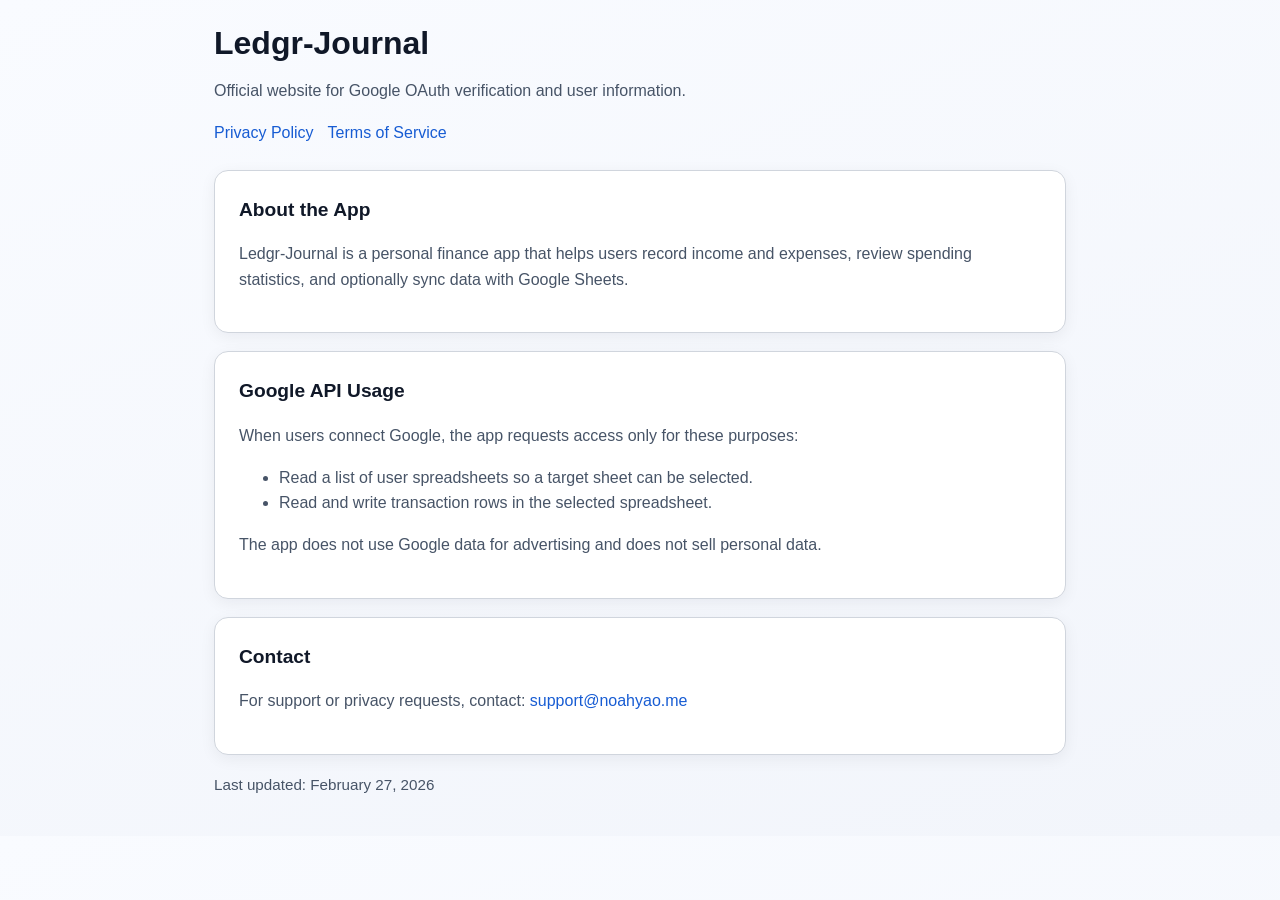
==== index.html @ 9d45d289 "Add GitHub Pages site for OAuth verification" ====
<!doctype html>
<html lang="en">
  <head>
    <meta charset="UTF-8" />
    <meta name="viewport" content="width=device-width, initial-scale=1.0" />
    <title>Ledgr-Journal</title>
    <meta
      name="description"
      content="Ledgr-Journal official website. Personal finance tracking with optional Google Sheets sync."
    />
    <link rel="stylesheet" href="./assets/style.css" />
  </head>
  <body>
    <main class="container">
      <header>
        <h1>Ledgr-Journal</h1>
        <p>Official website for Google OAuth verification and user information.</p>
        <nav>
          <a href="./privacy.html">Privacy Policy</a>
          <a href="./terms.html">Terms of Service</a>
        </nav>
      </header>

      <section class="card">
        <h2>About the App</h2>
        <p>
          Ledgr-Journal is a personal finance app that helps users record income and expenses,
          review spending statistics, and optionally sync data with Google Sheets.
        </p>
      </section>

      <section class="card">
        <h2>Google API Usage</h2>
        <p>When users connect Google, the app requests access only for these purposes:</p>
        <ul>
          <li>Read a list of user spreadsheets so a target sheet can be selected.</li>
          <li>Read and write transaction rows in the selected spreadsheet.</li>
        </ul>
        <p>
          The app does not use Google data for advertising and does not sell personal data.
        </p>
      </section>

      <section class="card">
        <h2>Contact</h2>
        <p>
          For support or privacy requests, contact:
          <a href="mailto:support@noahyao.me">support@noahyao.me</a>
        </p>
      </section>

      <footer>
        <p>Last updated: February 27, 2026</p>
      </footer>
    </main>
  </body>
  </html>
---- assets/style.css ----
:root {
  --bg: #f6f8fb;
  --surface: #ffffff;
  --text: #101828;
  --muted: #475467;
  --primary: #175cd3;
  --border: #d0d5dd;
}

* {
  box-sizing: border-box;
}

body {
  margin: 0;
  font-family: "Avenir Next", "Segoe UI", "Helvetica Neue", Arial, sans-serif;
  color: var(--text);
  background: linear-gradient(160deg, #f9fbff 0%, #f2f5fb 100%);
  line-height: 1.6;
}

.container {
  max-width: 900px;
  margin: 0 auto;
  padding: 24px;
}

header {
  margin-bottom: 24px;
}

.card {
  background: var(--surface);
  border: 1px solid var(--border);
  border-radius: 14px;
  padding: 24px;
  margin-bottom: 18px;
  box-shadow: 0 4px 16px rgba(16, 24, 40, 0.06);
}

h1 {
  margin: 0 0 8px;
  font-size: 2rem;
  line-height: 1.2;
}

h2 {
  margin-top: 0;
  font-size: 1.2rem;
}

p,
li {
  color: var(--muted);
}

a {
  color: var(--primary);
  text-decoration: none;
}

a:hover {
  text-decoration: underline;
}

nav {
  display: flex;
  gap: 14px;
  flex-wrap: wrap;
  margin-top: 10px;
}

footer {
  margin-top: 12px;
  color: var(--muted);
  font-size: 0.95rem;
}

code {
  background: #eef4ff;
  color: #1849a9;
  border-radius: 6px;
  padding: 2px 6px;
}
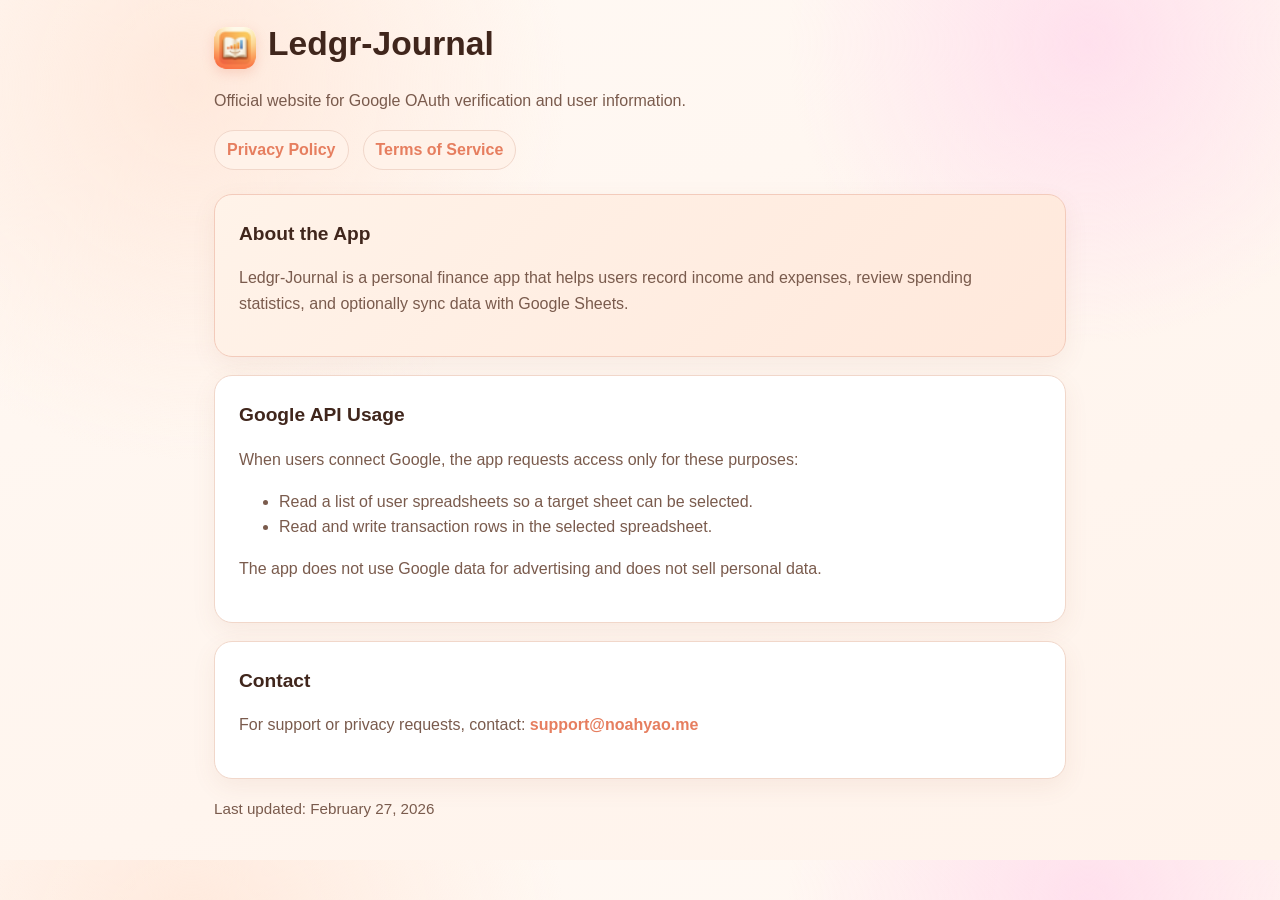
==== commit 2c820b6a: "Make site warm/cute and add favicon on all pages" ====
--- a/index.html
+++ b/index.html
@@ -8,12 +8,18 @@
       name="description"
       content="Ledgr-Journal official website. Personal finance tracking with optional Google Sheets sync."
     />
+    <link rel="icon" type="image/png" href="./favicon.png" />
+    <link rel="shortcut icon" href="./favicon.png" />
+    <link rel="apple-touch-icon" href="./favicon.png" />
     <link rel="stylesheet" href="./assets/style.css" />
   </head>
   <body>
     <main class="container">
       <header>
-        <h1>Ledgr-Journal</h1>
+        <div class="brand">
+          <img src="./favicon.png" alt="Ledgr icon" />
+          <h1>Ledgr-Journal</h1>
+        </div>
         <p>Official website for Google OAuth verification and user information.</p>
         <nav>
           <a href="./privacy.html">Privacy Policy</a>
@@ -21,7 +27,7 @@
         </nav>
       </header>
 
-      <section class="card">
+      <section class="card hero">
         <h2>About the App</h2>
         <p>
           Ledgr-Journal is a personal finance app that helps users record income and expenses,
--- a/assets/style.css
+++ b/assets/style.css
@@ -1,10 +1,11 @@
 :root {
-  --bg: #f6f8fb;
+  --bg: #fff8f2;
   --surface: #ffffff;
-  --text: #101828;
-  --muted: #475467;
-  --primary: #175cd3;
-  --border: #d0d5dd;
+  --text: #40261c;
+  --muted: #7a5b4d;
+  --primary: #e67e5f;
+  --border: #f1d7ca;
+  --accent: #ffd8c8;
 }
 
 * {
@@ -13,9 +14,12 @@
 
 body {
   margin: 0;
-  font-family: "Avenir Next", "Segoe UI", "Helvetica Neue", Arial, sans-serif;
+  font-family: "Avenir Next", "Trebuchet MS", "Segoe UI", "Helvetica Neue", Arial, sans-serif;
   color: var(--text);
-  background: linear-gradient(160deg, #f9fbff 0%, #f2f5fb 100%);
+  background:
+    radial-gradient(circle at 15% 10%, #ffe9dc 0, transparent 28%),
+    radial-gradient(circle at 85% 5%, #ffe0ed 0, transparent 22%),
+    linear-gradient(160deg, #fff9f4 0%, #fff3eb 100%);
   line-height: 1.6;
 }
 
@@ -29,18 +33,31 @@
   margin-bottom: 24px;
 }
 
+.brand {
+  display: flex;
+  align-items: center;
+  gap: 12px;
+}
+
+.brand img {
+  width: 42px;
+  height: 42px;
+  border-radius: 12px;
+  box-shadow: 0 4px 12px rgba(230, 126, 95, 0.25);
+}
+
 .card {
   background: var(--surface);
   border: 1px solid var(--border);
-  border-radius: 14px;
+  border-radius: 18px;
   padding: 24px;
   margin-bottom: 18px;
-  box-shadow: 0 4px 16px rgba(16, 24, 40, 0.06);
+  box-shadow: 0 8px 24px rgba(153, 84, 61, 0.08);
 }
 
 h1 {
   margin: 0 0 8px;
-  font-size: 2rem;
+  font-size: 2.1rem;
   line-height: 1.2;
 }
 
@@ -57,6 +74,7 @@
 a {
   color: var(--primary);
   text-decoration: none;
+  font-weight: 600;
 }
 
 a:hover {
@@ -70,10 +88,31 @@
   margin-top: 10px;
 }
 
+nav a {
+  background: #fff2e9;
+  border: 1px solid var(--border);
+  border-radius: 999px;
+  padding: 6px 12px;
+}
+
+nav a:hover {
+  background: #ffe7d9;
+  text-decoration: none;
+}
+
 footer {
   margin-top: 12px;
   color: var(--muted);
   font-size: 0.95rem;
+}
+
+.hero {
+  background: linear-gradient(135deg, #fff3e9 0%, #ffe8db 100%);
+  border-color: #f3cbbb;
+}
+
+.tiny {
+  font-size: 0.9rem;
 }
 
 code {
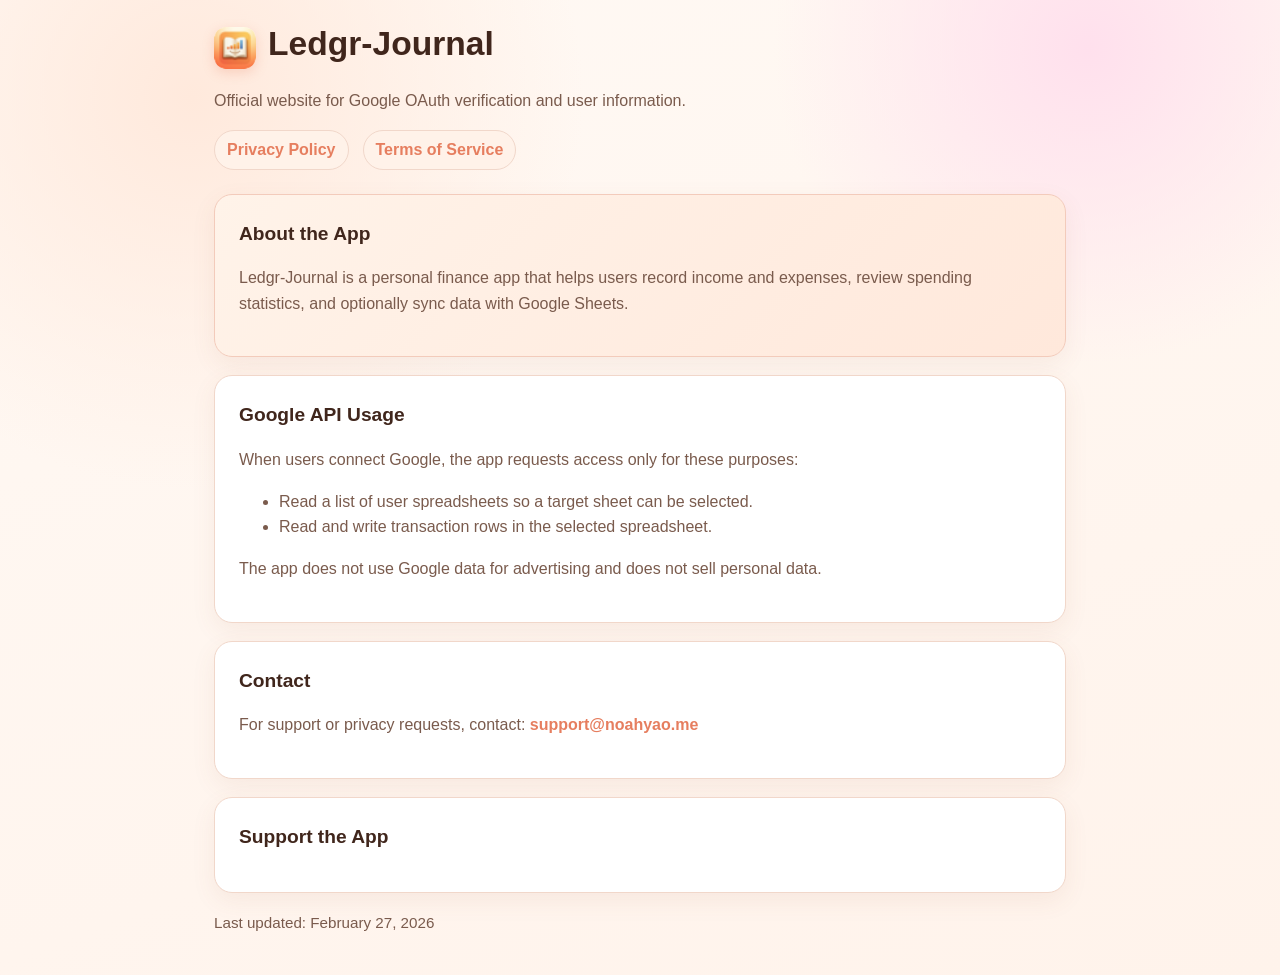
==== commit 995a7d6a: "Add Stripe buy button to index page" ====
--- a/index.html
+++ b/index.html
@@ -12,6 +12,7 @@
     <link rel="shortcut icon" href="./favicon.png" />
     <link rel="apple-touch-icon" href="./favicon.png" />
     <link rel="stylesheet" href="./assets/style.css" />
+    <script async src="https://js.stripe.com/v3/buy-button.js"></script>
   </head>
   <body>
     <main class="container">
@@ -55,6 +56,15 @@
         </p>
       </section>
 
+      <section class="card">
+        <h2>Support the App</h2>
+        <stripe-buy-button
+          buy-button-id="buy_btn_1T5q3bJPeX3JWZPY1byhEKR7"
+          publishable-key="pk_live_51RKiCQJPeX3JWZPYUAXyuTEwn1El5sAwBYVTEpux5MhFOMAmzrPpYXBmWV4VtJgASJoNeOaZi9qS5klThMxN8gxR00ezEXsvAI"
+        >
+        </stripe-buy-button>
+      </section>
+
       <footer>
         <p>Last updated: February 27, 2026</p>
       </footer>
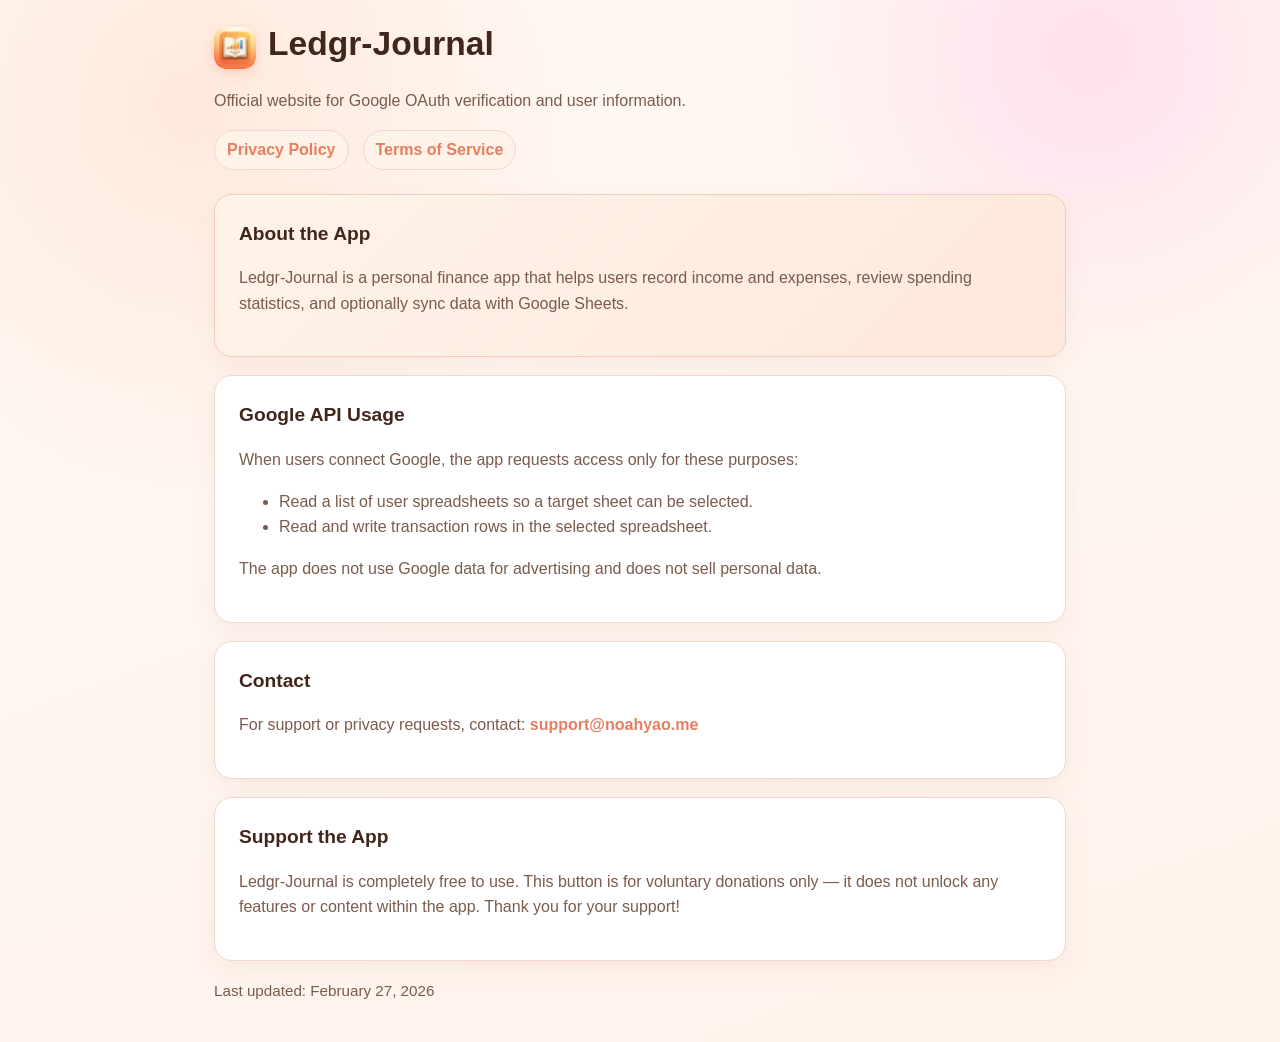
==== commit fdd75f54: "Update Stripe donate button and add donation-only disclaimer" ====
--- a/index.html
+++ b/index.html
@@ -58,11 +58,17 @@
 
       <section class="card">
         <h2>Support the App</h2>
-        <stripe-buy-button
-          buy-button-id="buy_btn_1T5q3bJPeX3JWZPY1byhEKR7"
-          publishable-key="pk_live_51RKiCQJPeX3JWZPYUAXyuTEwn1El5sAwBYVTEpux5MhFOMAmzrPpYXBmWV4VtJgASJoNeOaZi9qS5klThMxN8gxR00ezEXsvAI"
-        >
-        </stripe-buy-button>
+        <p>
+          Ledgr-Journal is completely free to use. This button is for voluntary donations only
+          — it does not unlock any features or content within the app. Thank you for your support!
+        </p>
+        <div style="display: flex; justify-content: center;">
+          <stripe-buy-button
+            buy-button-id="buy_btn_1T61RtJPeX3JWZPYL1SIoWdr"
+            publishable-key="pk_live_51RKiCQJPeX3JWZPYUAXyuTEwn1El5sAwBYVTEpux5MhFOMAmzrPpYXBmWV4VtJgASJoNeOaZi9qS5klThMxN8gxR00ezEXsvAI"
+          >
+          </stripe-buy-button>
+        </div>
       </section>
 
       <footer>
